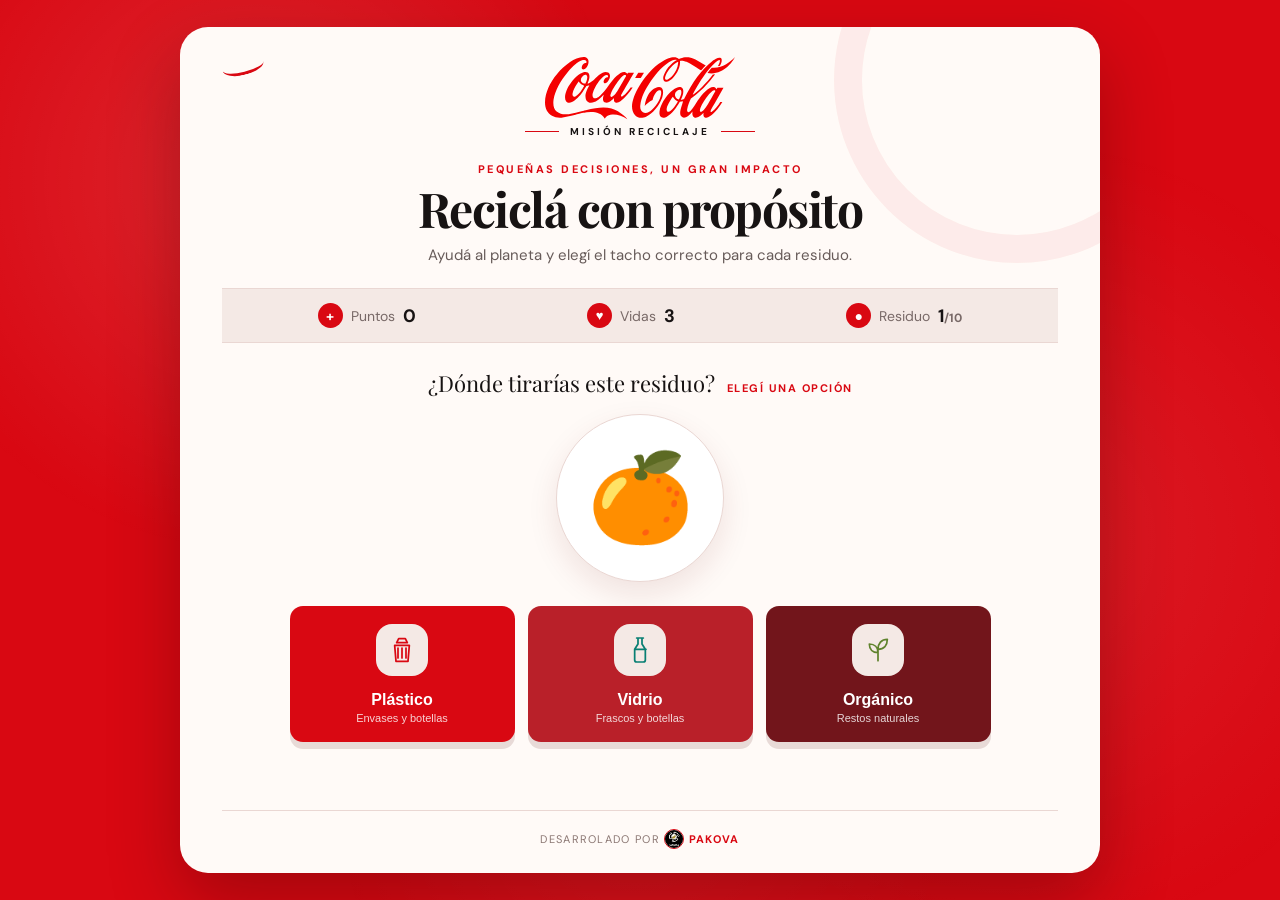
==== games/reciclaje/index.html @ 49c19815 "Cambios en el host del agente para refactor/ruleta" ====
<!DOCTYPE html>
<html lang="es">
<head>
  <meta charset="UTF-8">
  <meta name="viewport" content="width=device-width, initial-scale=1.0">
  <meta name="theme-color" content="#d90812">
  <title>Misión Reciclaje | Coca-Cola</title>
  <link rel="stylesheet" href="/styles/main.css">
  <link rel="stylesheet" href="style.css">
</head>
<body>
  <div class="eco-background" aria-hidden="true">
    <span class="bubble bubble-1"></span><span class="bubble bubble-2"></span><span class="bubble bubble-3"></span><span class="bubble bubble-4"></span><span class="bubble bubble-5"></span>
    <span class="bubble bubble-6"></span><span class="bubble bubble-7"></span><span class="bubble bubble-8"></span><span class="bubble bubble-9"></span><span class="bubble bubble-10"></span>
    <span class="bubble bubble-11"></span><span class="bubble bubble-12"></span><span class="bubble bubble-13"></span><span class="bubble bubble-14"></span><span class="bubble bubble-15"></span>
    <span class="bubble bubble-16"></span><span class="bubble bubble-17"></span><span class="bubble bubble-18"></span><span class="bubble bubble-19"></span><span class="bubble bubble-20"></span>
  </div>
  <main class="juego" aria-labelledby="titulo-principal">
    <header class="marca">
      <div class="swoosh" aria-hidden="true"></div>
      <img src="/assets/images/Coca-Colatitulo.svg" alt="Coca-Cola" class="marca-coca">
      <div class="marca-linea"><span></span> Misión Reciclaje <span></span></div>
    </header>

    <section id="pantalla-juego" aria-live="polite">
      <div class="intro">
        <p class="eyebrow">Pequeñas decisiones, un gran impacto</p>
        <h1 id="titulo-principal">Reciclá con propósito</h1>
        <p class="subtitulo">Ayudá al planeta y elegí el tacho correcto para cada residuo.</p>
      </div>

      <div class="informacion" aria-label="Estado del juego">
        <div class="dato"><span class="dato-icon">+</span><span class="dato-label">Puntos</span><strong id="puntos">0</strong></div>
        <div class="dato"><span class="dato-icon corazon">♥</span><span class="dato-label">Vidas</span><strong id="vidas">3</strong></div>
        <div class="dato"><span class="dato-icon">●</span><span class="dato-label">Residuo</span><strong><span id="numero-residuo">1</span><small>/10</small></strong></div>
      </div>

      <div class="pregunta-head"><p class="residuo-titulo">¿Dónde tirarías este residuo?</p><span class="pista">Elegí una opción</span></div>
      <div class="residuo" id="residuo" aria-label="Residuo actual">🧴</div>

      <div class="tachos" role="group" aria-label="Categorías de reciclaje">
        <button class="tacho plastico" type="button" onclick="elegirTacho('plastico')"><span class="icono-reciclaje" aria-hidden="true"><svg viewBox="0 0 48 48" focusable="false"><path d="M19 7h10l3 6H16l3-6Zm-6 10h22l-2 24H15l-2-24Zm5 4v15m6-15v15m6-15v15"/></svg></span><b>Plástico</b><small>Envases y botellas</small></button>
        <button class="tacho vidrio" type="button" onclick="elegirTacho('vidrio')"><span class="icono-reciclaje" aria-hidden="true"><svg viewBox="0 0 48 48" focusable="false"><path d="M19 6h10m-8 0v9l-5 8v16a3 3 0 0 0 3 3h10a3 3 0 0 0 3-3V23l-5-8V6m-10 17h16"/></svg></span><b>Vidrio</b><small>Frascos y botellas</small></button>
        <button class="tacho organico" type="button" onclick="elegirTacho('organico')"><span class="icono-reciclaje" aria-hidden="true"><svg viewBox="0 0 48 48" focusable="false"><path d="M24 40V20m0 8c-8 0-13-5-13-13 8 0 13 5 13 13Zm0-5c0-9 5-15 14-15 0 9-5 15-14 15Z"/></svg></span><b>Orgánico</b><small>Restos naturales</small></button>
      </div>
      <div id="mensaje" role="status" aria-live="assertive"></div>
    </section>

    <section id="pantalla-final" aria-live="polite">
      <div class="final-sello" id="final-sello">♻</div>

      <p class="eyebrow" id="final-eyebrow">Misión completada</p>

      <h2 id="final-titulo">¡Gracias por cuidar el mundo!</h2>

      <p class="puntaje-final" id="final-mensaje">
     Tu puntaje final es <strong id="puntaje-final">0</strong> puntos
      </p>

    <button class="boton-reiniciar" type="button" onclick="reiniciarJuego()">
    Jugar nuevamente <span>↗</span>
    </button>
    </section>
    <footer class="creditos">Desarrolado por <span class="creditos-marca"><img src="/assets/images/logo_empresa.jpeg" alt="" aria-hidden="true"> Pakova</span></footer>
    </main>

<script src="script.js"></script>
</body>
</html>
---- styles/main.css ----
* {
    box-sizing: border-box;
}
---- games/reciclaje/style.css ----
@import url("https://fonts.googleapis.com/css2?family=DM+Sans:wght@400;500;700&family=Playfair+Display:wght@700;800&display=swap");
.creditos {
  display: flex;
  align-items: center;
  justify-content: center;
  gap: 4px;
}
.creditos-marca {
  display: inline-flex;
  align-items: center;
  gap: 5px;
  font-weight: 700;
  color: var(--red);
}
.creditos-marca img {
  width: 20px;
  height: 20px;
  object-fit: cover;
  border-radius: 50%;
  border: 1px solid var(--red);
  background: #000;
}

:root {
  --red: #d90812;
  --red-deep: #a80712;
  --ink: #171313;
  --paper: #fffaf7;
  --mist: #f4e9e5;
  --line: #ead7d3;
}
.icono-reciclaje {
  display: grid;
  place-items: center;
  width: 52px;
  height: 52px;
  margin: 0 auto 12px;
  border-radius: 16px;
  background: var(--mist);
  color: var(--red);
  transition:
    transform 0.2s ease,
    background 0.2s ease;
}
.icono-reciclaje svg {
  width: 32px;
  height: 32px;
  fill: none;
  stroke: currentColor;
  stroke-linecap: round;
  stroke-linejoin: round;
  stroke-width: 2.6;
}
.tacho:hover .icono-reciclaje,
.tacho:focus-visible .icono-reciclaje {
  transform: translateY(-3px);
  background: var(--red);
  color: var(--paper);
}
.vidrio .icono-reciclaje {
  color: #087f73;
}
.organico .icono-reciclaje {
  color: #5f832d;
}
.vidrio:hover .icono-reciclaje,
.vidrio:focus-visible .icono-reciclaje {
  background: #087f73;
  color: var(--paper);
}
.organico:hover .icono-reciclaje,
.organico:focus-visible .icono-reciclaje {
  background: #5f832d;
  color: var(--paper);
}
* {
  box-sizing: border-box;
  margin: 0;
  padding: 0;
}
html {
  background: var(--red-deep);
}
body {
  font-family: "DM Sans", Arial, sans-serif;
  min-height: 100vh;
  background: var(--red);
  color: var(--ink);
  display: flex;
  align-items: center;
  justify-content: center;
  padding: 24px;
  overflow-x: hidden;
  position: relative;
}
body:before {
  content: "";
  position: fixed;
  inset: 0;
  background:
    radial-gradient(
      circle at 20% 20%,
      rgba(255, 255, 255, 0.12),
      transparent 30%
    ),
    radial-gradient(
      circle at 80% 60%,
      rgba(255, 255, 255, 0.08),
      transparent 35%
    ),
    radial-gradient(
      circle at 50% 90%,
      rgba(255, 255, 255, 0.05),
      transparent 30%
    );
  pointer-events: none;
}
.eco-background {
  position: fixed;
  inset: 0;
  overflow: hidden;
  pointer-events: none;
  z-index: 0;
}
.bubble {
  position: absolute;
  bottom: -140px;
  border-radius: 50%;
  background: rgba(255, 255, 255, 0.15);
  backdrop-filter: blur(2px);
  animation: float linear infinite;
}
.bubble:nth-child(3n) {
  background: rgba(255, 255, 255, 0.1);
}
.bubble-1 {
  width: 72px;
  height: 72px;
  left: 4%;
  animation-duration: 12s;
  animation-delay: -3s;
}
.bubble-2 {
  width: 118px;
  height: 118px;
  left: 13%;
  animation-duration: 16s;
  animation-delay: -9s;
}
.bubble-3 {
  width: 46px;
  height: 46px;
  left: 23%;
  animation-duration: 10s;
  animation-delay: -1s;
}
.bubble-4 {
  width: 94px;
  height: 94px;
  left: 31%;
  animation-duration: 14s;
  animation-delay: -7s;
}
.bubble-5 {
  width: 58px;
  height: 58px;
  left: 42%;
  animation-duration: 11s;
  animation-delay: -5s;
}
.bubble-6 {
  width: 132px;
  height: 132px;
  left: 49%;
  animation-duration: 18s;
  animation-delay: -11s;
}
.bubble-7 {
  width: 64px;
  height: 64px;
  left: 61%;
  animation-duration: 13s;
  animation-delay: -4s;
}
.bubble-8 {
  width: 88px;
  height: 88px;
  left: 68%;
  animation-duration: 15s;
  animation-delay: -8s;
}
.bubble-9 {
  width: 48px;
  height: 48px;
  left: 77%;
  animation-duration: 10s;
  animation-delay: -2s;
}
.bubble-10 {
  width: 110px;
  height: 110px;
  left: 84%;
  animation-duration: 17s;
  animation-delay: -12s;
}
.bubble-11 {
  width: 56px;
  height: 56px;
  left: 92%;
  animation-duration: 12s;
  animation-delay: -6s;
}
.bubble-12 {
  width: 80px;
  height: 80px;
  left: 8%;
  animation-duration: 15s;
  animation-delay: -10s;
}
.bubble-13 {
  width: 42px;
  height: 42px;
  left: 37%;
  animation-duration: 9s;
  animation-delay: -3s;
}
.bubble-14 {
  width: 104px;
  height: 104px;
  left: 56%;
  animation-duration: 16s;
  animation-delay: -13s;
}
.bubble-15 {
  width: 68px;
  height: 68px;
  left: 73%;
  animation-duration: 12s;
  animation-delay: -9s;
}
.bubble-16 {
  width: 124px;
  height: 124px;
  left: 26%;
  animation-duration: 19s;
  animation-delay: -15s;
}
.bubble-17 {
  width: 52px;
  height: 52px;
  left: 46%;
  animation-duration: 11s;
  animation-delay: -6s;
}
.bubble-18 {
  width: 76px;
  height: 76px;
  left: 64%;
  animation-duration: 14s;
  animation-delay: -2s;
}
.bubble-19 {
  width: 44px;
  height: 44px;
  left: 89%;
  animation-duration: 9s;
  animation-delay: -5s;
}
.bubble-20 {
  width: 98px;
  height: 98px;
  left: 17%;
  animation-duration: 17s;
  animation-delay: -14s;
}
@keyframes float {
  0% {
    transform: translateY(0) scale(1);
    opacity: 0.3;
  }
  50% {
    opacity: 0.8;
  }
  100% {
    transform: translateY(-120vh) scale(1.3);
    opacity: 0;
  }
}
.juego {
  position: relative;
  width: 100%;
  max-width: 920px;
  min-height: 650px;
  background: var(--paper);
  border-radius: 28px;
  padding: 30px 42px 24px;
  box-shadow: 0 28px 70px rgba(52, 0, 0, 0.32);
  overflow: hidden;
}
.juego:after {
  content: "";
  position: absolute;
  right: -100px;
  top: -130px;
  width: 310px;
  height: 310px;
  border: 28px solid rgba(217, 8, 18, 0.06);
  border-radius: 50%;
  pointer-events: none;
}
.marca {
  text-align: center;
  color: var(--red);
  margin-bottom: 24px;
}
.marca-coca {
  font-family: "Playfair Display", Georgia, serif;
  font-size: 30px;
  font-weight: 800;
  letter-spacing: -1.5px;
}
.marca-linea {
  display: flex;
  align-items: center;
  justify-content: center;
  gap: 11px;
  font-size: 10px;
  font-weight: 700;
  letter-spacing: 3px;
  text-transform: uppercase;
  color: var(--ink);
}
.marca-linea span {
  height: 1px;
  width: 34px;
  background: var(--red);
}
.swoosh {
  position: absolute;
  top: 30px;
  left: 42px;
  width: 42px;
  height: 18px;
  border-bottom: 3px solid var(--red);
  border-radius: 50%;
  transform: rotate(-14deg);
}
.intro {
  text-align: center;
  margin-bottom: 22px;
}
.eyebrow {
  color: var(--red);
  font-size: 11px;
  font-weight: 700;
  letter-spacing: 2.5px;
  text-transform: uppercase;
  margin-bottom: 7px;
}
.intro h1,
h2 {
  font-family: "Playfair Display", Georgia, serif;
  font-size: clamp(30px, 5vw, 48px);
  line-height: 1.06;
  letter-spacing: -1.5px;
}
.subtitulo {
  font-size: 15px;
  color: #675b59;
  margin: 10px auto 0;
  line-height: 1.5;
}
.informacion {
  display: flex;
  align-items: center;
  justify-content: space-around;
  background: var(--mist);
  border-top: 1px solid var(--line);
  border-bottom: 1px solid var(--line);
  padding: 14px 10px;
  margin-bottom: 25px;
}
.dato {
  display: flex;
  align-items: center;
  gap: 8px;
  font-size: 14px;
}
.dato-icon {
  display: grid;
  place-items: center;
  width: 25px;
  height: 25px;
  border-radius: 50%;
  background: var(--red);
  color: white;
  font-weight: 700;
}
.dato-icon.corazon {
  font-size: 13px;
}
.dato-label {
  color: #786967;
}
.dato strong {
  font-size: 18px;
}
.dato small {
  font-size: 12px;
  color: #786967;
}
.pregunta-head {
  display: flex;
  align-items: baseline;
  justify-content: center;
  gap: 12px;
}
.residuo-titulo {
  font-family: "Playfair Display", Georgia, serif;
  font-size: 22px;
}
.pista {
  font-size: 11px;
  text-transform: uppercase;
  letter-spacing: 1.5px;
  color: var(--red);
  font-weight: 700;
}
.residuo {
  width: 168px;
  height: 168px;
  margin: 16px auto 24px;
  background: white;
  border: 1px solid var(--line);
  border-radius: 50%;
  display: grid;
  place-items: center;
  font-size: 86px;
  box-shadow: 0 12px 30px rgba(110, 20, 20, 0.1);
  transition: transform 0.25s ease;
}
.tachos {
  display: flex;
  justify-content: center;
  gap: 13px;
  flex-wrap: wrap;
}
.tacho {
  border: 0;
  min-height: 112px;
  flex: 1 1 170px;
  max-width: 225px;
  border-radius: 13px;
  padding: 18px 14px;
  cursor: pointer;
  color: white;
  display: flex;
  flex-direction: column;
  align-items: center;
  justify-content: center;
  gap: 3px;
  box-shadow: 0 7px 0 rgba(80, 0, 0, 0.13);
  transition:
    transform 0.2s,
    box-shadow 0.2s;
}
.tacho:hover,
.tacho:focus-visible {
  transform: translateY(-4px);
  box-shadow: 0 11px 0 rgba(80, 0, 0, 0.14);
  outline: 3px solid rgba(217, 8, 18, 0.25);
  outline-offset: 3px;
}
.tacho:active {
  transform: translateY(1px);
  box-shadow: 0 3px 0 rgba(80, 0, 0, 0.13);
}
.tacho span {
  font-size: 30px;
  line-height: 1;
}
.tacho b {
  font-size: 16px;
}
.tacho small {
  font-size: 11px;
  opacity: 0.82;
}
.plastico {
  background: var(--red);
}
.vidrio {
  background: #b92029;
}
.organico {
  background: #72151b;
}
#mensaje {
  min-height: 26px;
  text-align: center;
  margin-top: 18px;
  font-size: 15px;
  font-weight: 700;
}
.correcto {
  color: #167548;
}
.incorrecto {
  color: var(--red);
}
#pantalla-final {
  display: none;
  text-align: center;
  padding: 70px 12px 46px;
}
.final-sello {
  display: grid;
  place-items: center;
  width: 82px;
  height: 82px;
  margin: 0 auto 22px;
  background: var(--red);
  color: white;
  border-radius: 50%;
  font-size: 38px;
}
.final-sello + h2 {
  margin-top: 0;
}
.puntaje-final {
  font-size: 17px;
  color: #675b59;
  margin: 18px 0 28px;
}
.puntaje-final strong {
  color: var(--red);
  font-size: 30px;
  margin: 0 5px;
}
.boton-reiniciar {
  border: 0;
  border-radius: 999px;
  background: var(--red);
  color: white;
  padding: 14px 24px;
  font:
    700 14px "DM Sans",
    sans-serif;
  cursor: pointer;
  transition:
    background 0.2s,
    transform 0.2s;
}
.boton-reiniciar:hover,
.boton-reiniciar:focus-visible {
  background: var(--red-deep);
  transform: translateY(-2px);
  outline: 3px solid rgba(217, 8, 18, 0.2);
  outline-offset: 3px;
}
.boton-reiniciar span {
  margin-left: 8px;
  font-size: 18px;
}
footer {
  text-align: center;
  margin-top: 24px;
  padding-top: 18px;
  border-top: 1px solid var(--line);
  font-size: 11px;
  letter-spacing: 1.3px;
  color: #8b7773;
  text-transform: uppercase;
}
@media (max-width: 600px) {
  body {
    padding: 12px;
  }
  .juego {
    padding: 24px 18px 18px;
    border-radius: 20px;
  }
  .swoosh {
    left: 20px;
    top: 24px;
  }
  .marca-coca {
    font-size: 26px;
  }
  .informacion {
    gap: 8px;
  }
  .dato {
    flex-direction: column;
    gap: 4px;
    font-size: 11px;
  }
  .dato strong {
    font-size: 16px;
  }
  .pregunta-head {
    flex-direction: column;
    align-items: center;
    gap: 4px;
  }
  .residuo {
    width: 145px;
    height: 145px;
    font-size: 72px;
  }
  .tacho {
    min-height: 104px;
    padding: 14px 8px;
  }
  .tacho small {
    display: none;
  }
}
@media (prefers-reduced-motion: reduce) {
  *,
  *:before,
  *:after {
    scroll-behavior: auto !important;
    transition: none !important;
  }
}
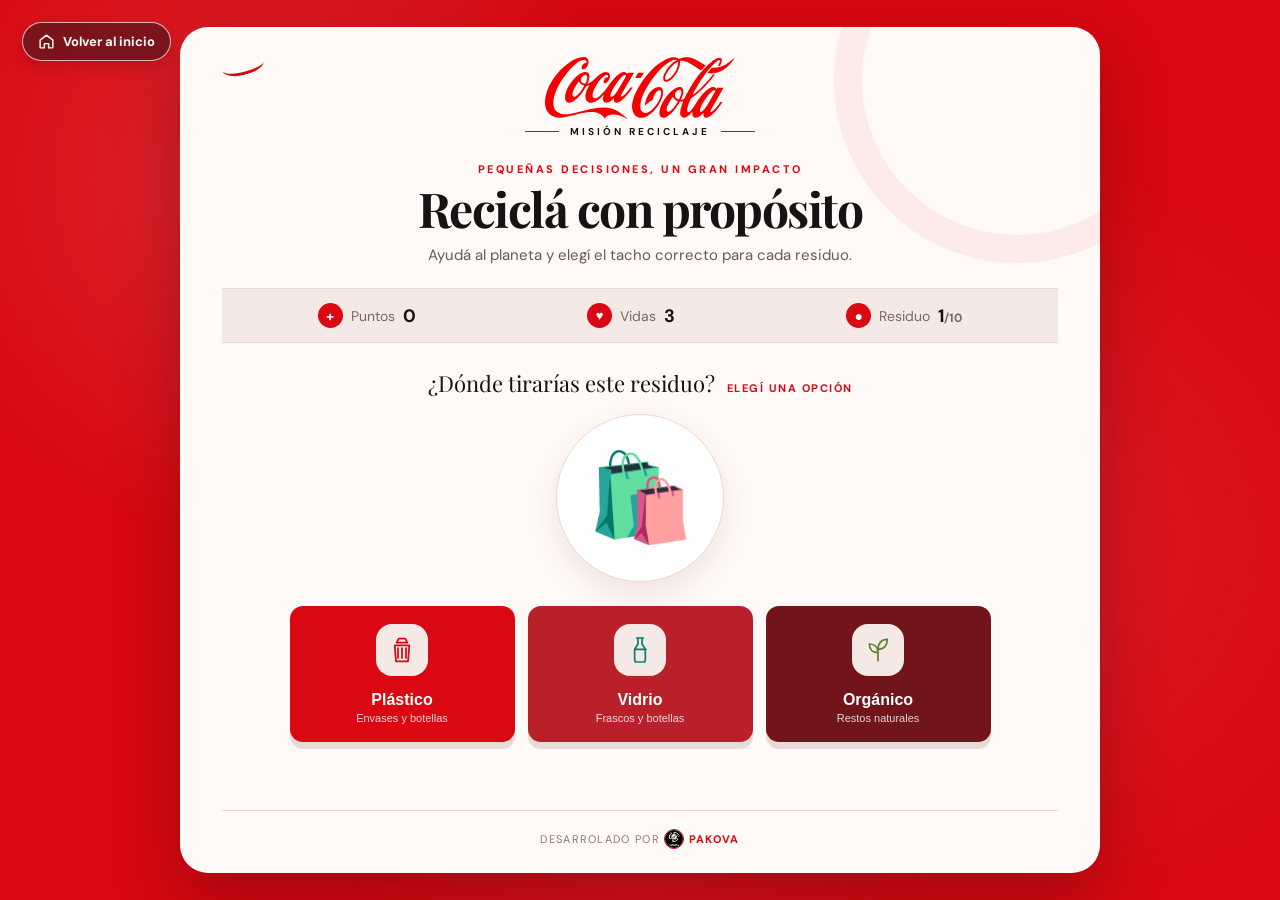
==== commit 27d4e9c8: "Refactor HTML and CSS for reciclaje and ruleta games Improve structure and styling for better mainta" ====
--- a/games/reciclaje/index.html
+++ b/games/reciclaje/index.html
@@ -16,6 +16,12 @@
     <span class="bubble bubble-16"></span><span class="bubble bubble-17"></span><span class="bubble bubble-18"></span><span class="bubble bubble-19"></span><span class="bubble bubble-20"></span>
   </div>
   <main class="juego" aria-labelledby="titulo-principal">
+    <a class="enlace-inicio" href="../../index.html">
+      <svg viewBox="0 0 24 24" aria-hidden="true" focusable="false">
+        <path d="m3 10 9-7 9 7v10a1 1 0 0 1-1 1h-5v-6H9v6H4a1 1 0 0 1-1-1V10Z"/>
+      </svg>
+      <span>Volver al inicio</span>
+    </a>
     <header class="marca">
       <div class="swoosh" aria-hidden="true"></div>
       <img src="/assets/images/Coca-Colatitulo.svg" alt="Coca-Cola" class="marca-coca">
--- a/games/reciclaje/style.css
+++ b/games/reciclaje/style.css
@@ -19,6 +19,47 @@
   border-radius: 50%;
   border: 1px solid var(--red);
   background: #000;
+}
+
+.enlace-inicio {
+  position: fixed;
+  top: 22px;
+  left: 22px;
+  z-index: 3;
+  display: inline-flex;
+  align-items: center;
+  gap: 8px;
+  padding: 10px 15px;
+  border: 1px solid rgba(255, 250, 247, 0.7);
+  border-radius: 999px;
+  color: var(--paper);
+  background: rgba(114, 21, 27, 0.9);
+  box-shadow: 0 5px 14px rgba(52, 0, 0, 0.2);
+  font-size: 13px;
+  font-weight: 700;
+  text-decoration: none;
+  transition: background 0.2s ease, transform 0.2s ease;
+}
+.enlace-inicio svg {
+  width: 17px;
+  height: 17px;
+  fill: none;
+  stroke: currentColor;
+  stroke-linecap: round;
+  stroke-linejoin: round;
+  stroke-width: 2;
+}
+.enlace-inicio:hover,
+.enlace-inicio:focus-visible {
+  background: var(--red-deep);
+  transform: translateY(-2px);
+}
+.enlace-inicio:focus-visible {
+  outline: 3px solid rgba(255, 250, 247, 0.9);
+  outline-offset: 3px;
+}
+.enlace-inicio:active {
+  transform: translateY(1px);
 }
 
 :root {
@@ -573,6 +614,13 @@
   text-transform: uppercase;
 }
 @media (max-width: 600px) {
+  .enlace-inicio {
+    top: 12px;
+    left: 12px;
+    padding: 9px 12px;
+    font-size: 12px;
+  }
+
   body {
     padding: 12px;
   }
